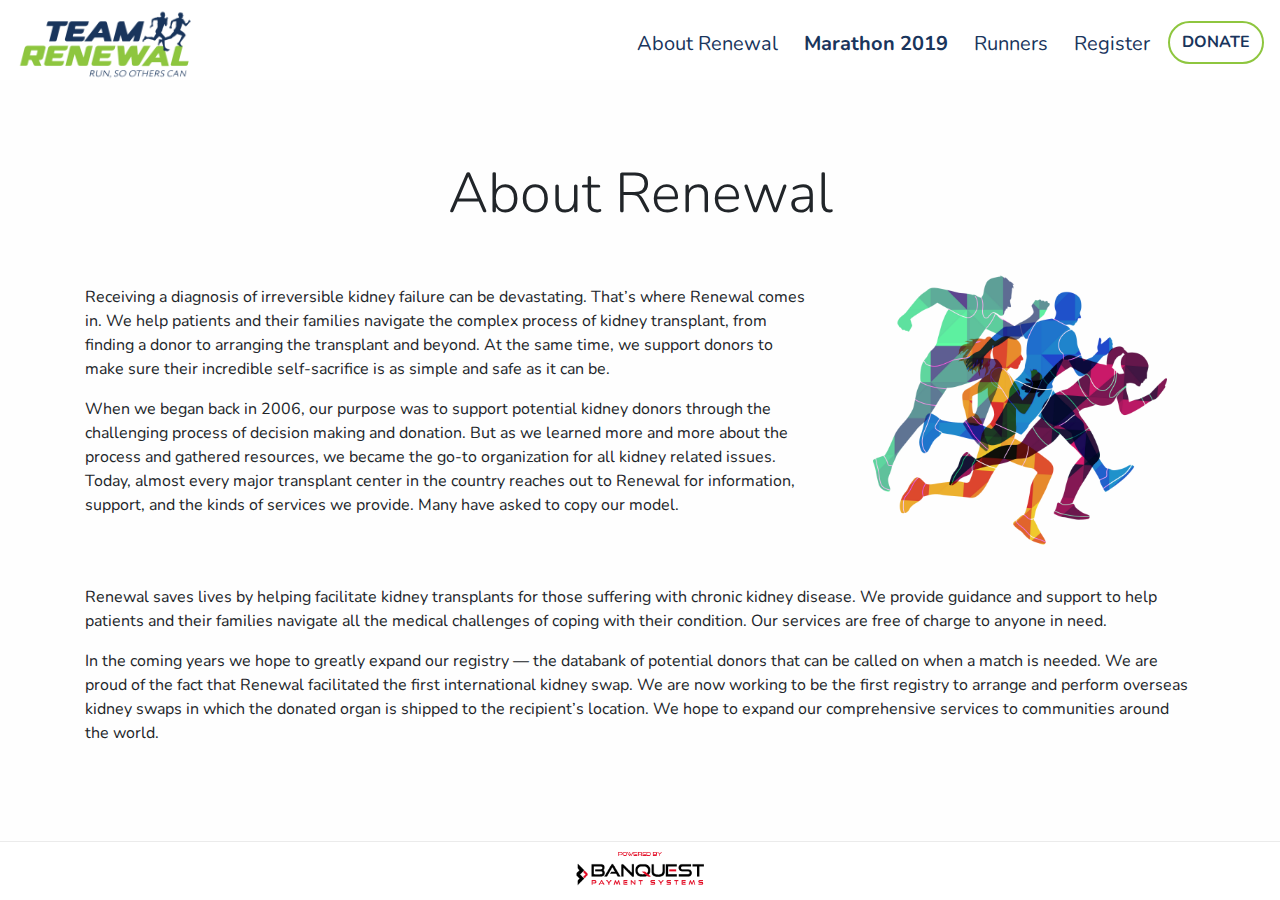
==== about.html @ c4f8962e "runners" ====
<head>
    <meta charset="UTF-8">
    <meta name="viewport" content="width=device-width, initial-scale=1.0, maximum-scale=1.0, minimum-scale=1.0, user-scalable=no">
    <title>Team Renewal</title>
    <script src="./js/vendor/jquery.min.js"></script>
    <script src="./js/vendor/jquery.zoom.js"></script>
    <script src="./js/vendor/bootstrap.min.js"></script>
    <script src="./js/all.js"></script>
    <link href="https://fonts.googleapis.com/css?family=Dosis:300,400,500,600,700|Fredoka+One|Nunito:300,400,600,700,800,900"
          rel="stylesheet">
    <link rel="stylesheet" href="./css/vendor/bootstrap.min.css">
    <link rel="stylesheet" href="./css/main.css">
</head>
<body class="about-page">
<nav class="navbar navbar-expand-lg navbar-light">
    <a class="navbar-brand" href="https://levon-avetisyan.github.io/teamrenewal/index.html">
        <img src="./img/header-logo.png" alt="Team Renewal Logo">
    </a>
    <button class="navbar-toggler" type="button" data-toggle="collapse" data-target="#navbarNav" aria-controls="navbarNav" aria-expanded="false" aria-label="Toggle navigation">
        <span class="navbar-toggler-icon"></span>
    </button>
    <div class="collapse navbar-collapse" id="navbarNav">
        <ul class="navbar-nav">
            <li class="nav-item"><a class="nav-link" href="https://levon-avetisyan.github.io/teamrenewal//about.html">About Renewal</a></li>
            <li class="nav-item"><a class="nav-link" href="https://levon-avetisyan.github.io/teamrenewal//marathon.html"><b>Marathon 2019</b></a></li>
            <li class="nav-item"><a class="nav-link" href="https://levon-avetisyan.github.io/teamrenewal/index.html#leaderboard">Runners</a></li>
            <li class="nav-item"><a class="nav-link" href="https://levon-avetisyan.github.io/teamrenewal/index.html#instructions">Register</a></li>
            <li class="d-none d-lg-block nav-item menu-item-donate">
                <button class="header-button" onclick="window.location.href='https://levon-avetisyan.github.io/teamrenewal/donate.html'">DONATE</button>
        </ul>
    </div>
</nav>
<section class="section-about">
    <div class="container">
        <h2 class="display-4 text-center">
            About Renewal
        </h2>
        <div class="row">
            <div class="col-12 col-lg-8">
                <article class="about-renewal-content">
                    <p>Receiving a diagnosis of irreversible kidney failure can be devastating. That’s where Renewal
                        comes in.
                        We help patients and their families navigate the complex process of kidney transplant, from
                        finding a
                        donor to arranging the transplant and beyond. At the same time, we support donors to make sure
                        their
                        incredible self-sacrifice is as simple and safe as it can be.</p>

                    <p>When we began back in 2006, our purpose was to support potential kidney donors through the
                        challenging
                        process of decision making and donation. But as we learned more and more about the process and
                        gathered
                        resources, we became the go-to organization for all kidney related issues. Today, almost every
                        major
                        transplant center in the country reaches out to Renewal for information, support, and the kinds
                        of
                        services we provide. Many have asked to copy our model.</p>
                </article>
            </div>
            <div class="col-12 col-lg-4">
                <div class="about-img-wrap">
                    <img width="100%" src="./img/about-us.png" alt="ABOUT TEAM RENEWAL">
                </div>
            </div>
            <div class="col-12">
                <article>
                    <p>Renewal saves lives by helping facilitate kidney transplants for those suffering with chronic
                        kidney
                        disease. We provide guidance and support to help patients and their families navigate all the
                        medical
                        challenges of coping with their condition. Our services are free of charge to anyone in
                        need.</p>

                    <p>In the coming years we hope to greatly expand our registry — the databank of potential donors
                        that can
                        be called on when a match is needed. We are proud of the fact that Renewal facilitated the first
                        international kidney swap. We are now working to be the first registry to arrange and perform
                        overseas
                        kidney swaps in which the donated organ is shipped to the recipient’s location. We hope to
                        expand our
                        comprehensive services to communities around the world.
                    </p>
                </article>
            </div>
        </div>
    </div>
</section>
<footer class="main-footer">
    <div class="container text-center">
        <div class="powered-by-banquest">
            <img width="100%" src="./img/banquest.png" alt="Powered by Banquest">
        </div>
    </div>
</footer>
</body>
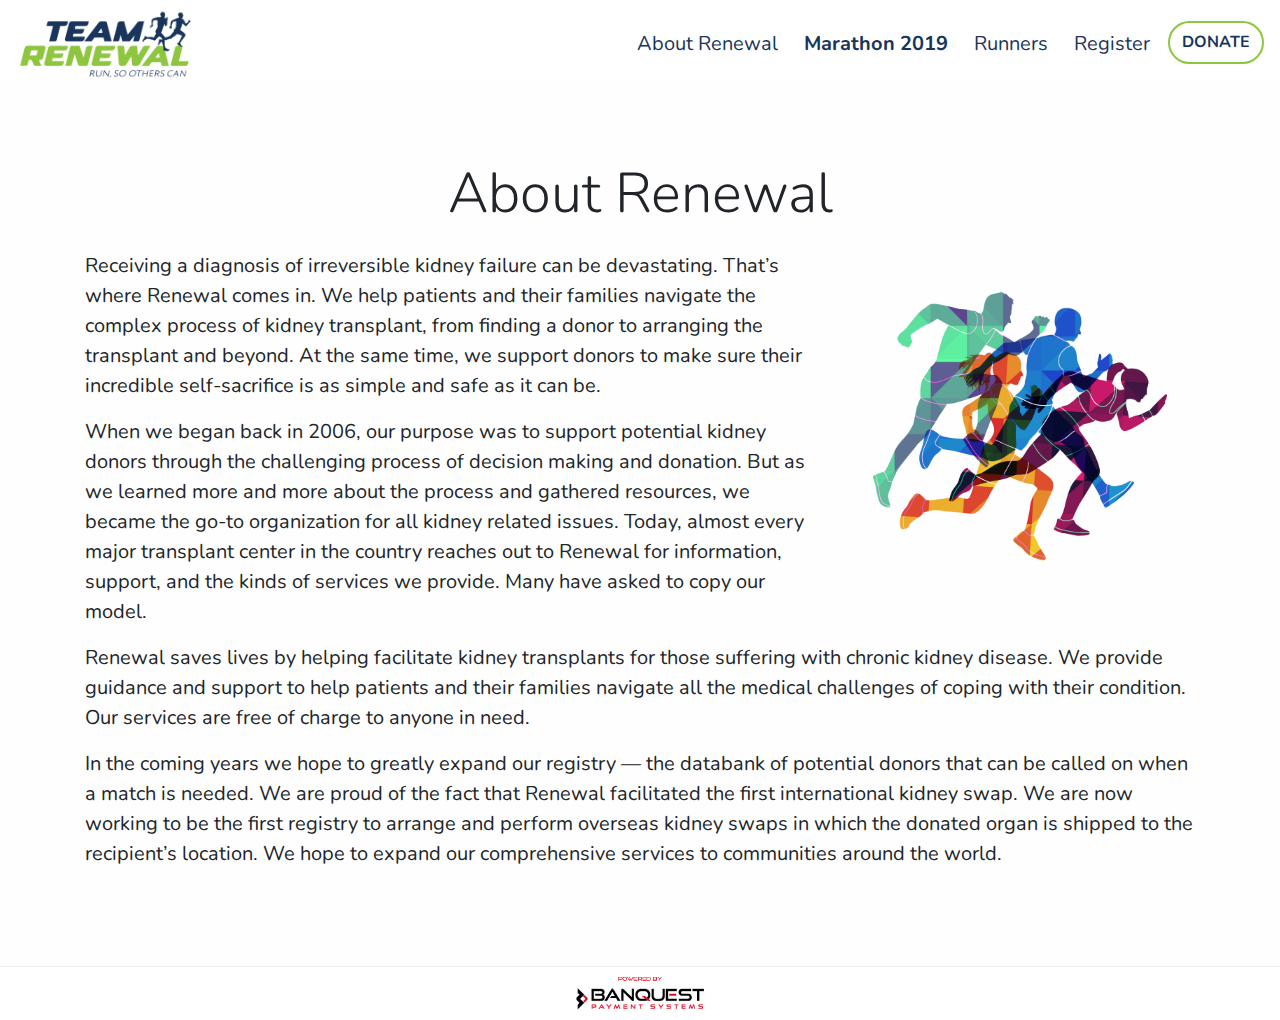
==== commit 551ab489: "build" ====
--- a/about.html
+++ b/about.html
@@ -1,3 +1,5 @@
+<!DOCTYPE html>
+<html lang="en">
 <head>
     <meta charset="UTF-8">
     <meta name="viewport" content="width=device-width, initial-scale=1.0, maximum-scale=1.0, minimum-scale=1.0, user-scalable=no">
@@ -21,23 +23,23 @@
     </button>
     <div class="collapse navbar-collapse" id="navbarNav">
         <ul class="navbar-nav">
-            <li class="nav-item"><a class="nav-link" href="https://levon-avetisyan.github.io/teamrenewal//about.html">About Renewal</a></li>
-            <li class="nav-item"><a class="nav-link" href="https://levon-avetisyan.github.io/teamrenewal//marathon.html"><b>Marathon 2019</b></a></li>
+            <li class="nav-item"><a class="nav-link" href="https://levon-avetisyan.github.io/teamrenewal/about.html">About Renewal</a></li>
+            <li class="nav-item"><a class="nav-link" href="https://levon-avetisyan.github.io/teamrenewal/marathon.html"><b>Marathon 2019</b></a></li>
             <li class="nav-item"><a class="nav-link" href="https://levon-avetisyan.github.io/teamrenewal/index.html#leaderboard">Runners</a></li>
             <li class="nav-item"><a class="nav-link" href="https://levon-avetisyan.github.io/teamrenewal/index.html#instructions">Register</a></li>
             <li class="d-none d-lg-block nav-item menu-item-donate">
                 <button class="header-button" onclick="window.location.href='https://levon-avetisyan.github.io/teamrenewal/donate.html'">DONATE</button>
-        </ul>
+            </li></ul>
     </div>
 </nav>
 <section class="section-about">
     <div class="container">
-        <h2 class="display-4 text-center">
+        <h2 class="mb-4 display-4 text-center">
             About Renewal
         </h2>
         <div class="row">
             <div class="col-12 col-lg-8">
-                <article class="about-renewal-content">
+                <article class="about-renewal">
                     <p>Receiving a diagnosis of irreversible kidney failure can be devastating. That’s where Renewal
                         comes in.
                         We help patients and their families navigate the complex process of kidney transplant, from
@@ -63,7 +65,7 @@
                 </div>
             </div>
             <div class="col-12">
-                <article>
+                <article class="about-renewal">
                     <p>Renewal saves lives by helping facilitate kidney transplants for those suffering with chronic
                         kidney
                         disease. We provide guidance and support to help patients and their families navigate all the
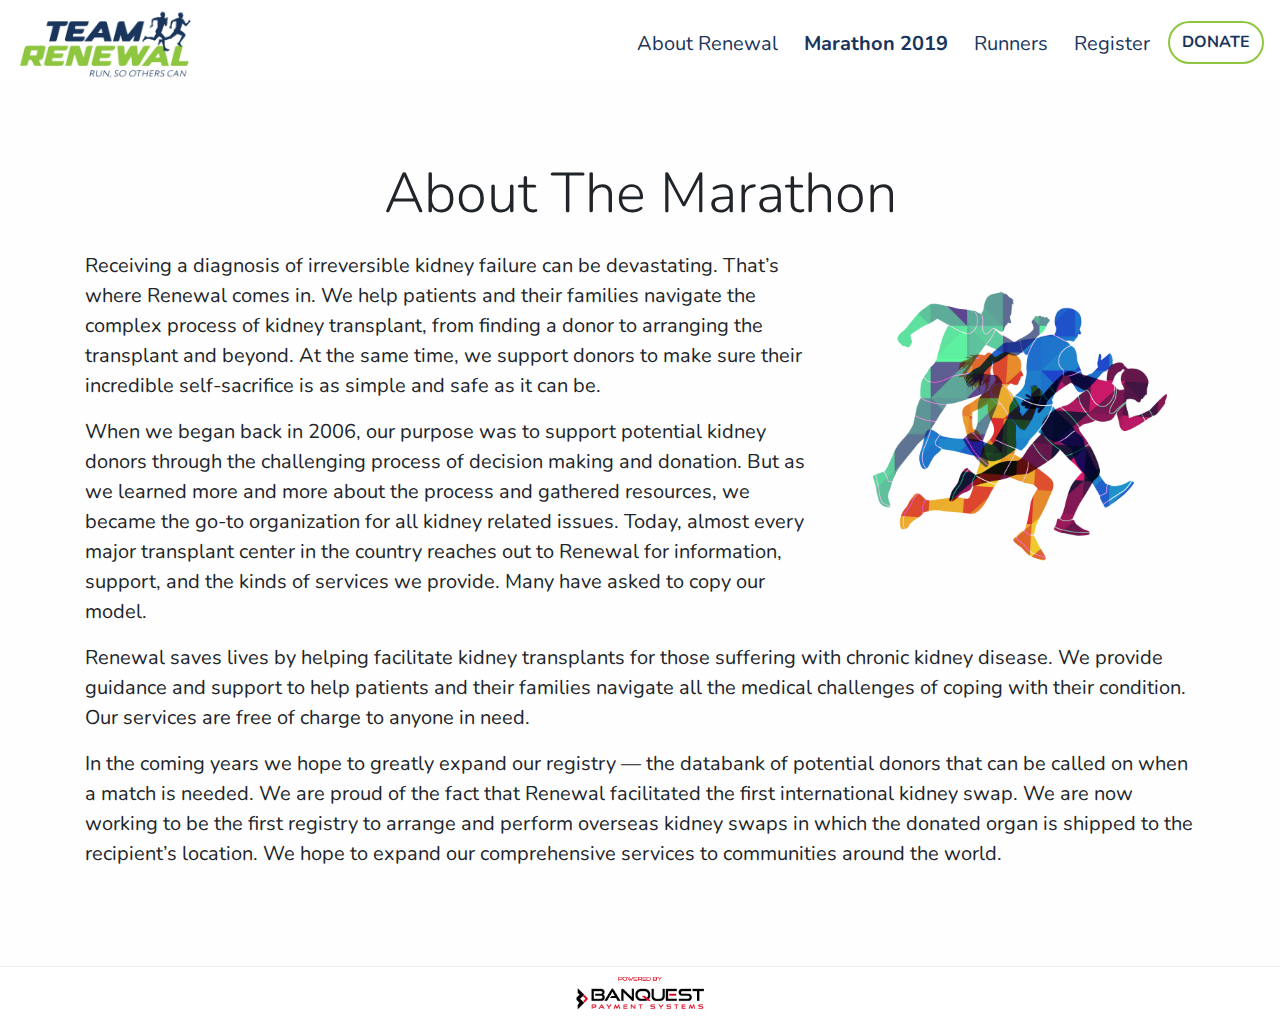
==== commit 941fe4a6: "dontaform" ====
--- a/about.html
+++ b/about.html
@@ -1,5 +1,3 @@
-<!DOCTYPE html>
-<html lang="en">
 <head>
     <meta charset="UTF-8">
     <meta name="viewport" content="width=device-width, initial-scale=1.0, maximum-scale=1.0, minimum-scale=1.0, user-scalable=no">
@@ -14,7 +12,7 @@
     <link rel="stylesheet" href="./css/main.css">
 </head>
 <body class="about-page">
-<nav class="navbar navbar-expand-lg navbar-light">
+<nav class="navbar navbar-expand-lg navbar-light" id="siteNavTop">
     <a class="navbar-brand" href="https://levon-avetisyan.github.io/teamrenewal/index.html">
         <img src="./img/header-logo.png" alt="Team Renewal Logo">
     </a>
@@ -25,7 +23,7 @@
         <ul class="navbar-nav">
             <li class="nav-item"><a class="nav-link" href="https://levon-avetisyan.github.io/teamrenewal/about.html">About Renewal</a></li>
             <li class="nav-item"><a class="nav-link" href="https://levon-avetisyan.github.io/teamrenewal/marathon.html"><b>Marathon 2019</b></a></li>
-            <li class="nav-item"><a class="nav-link" href="https://levon-avetisyan.github.io/teamrenewal/index.html#leaderboard">Runners</a></li>
+            <li class="nav-item"><a class="nav-link" href="https://levon-avetisyan.github.io/teamrenewal/runners.html">Runners</a></li>
             <li class="nav-item"><a class="nav-link" href="https://levon-avetisyan.github.io/teamrenewal/index.html#instructions">Register</a></li>
             <li class="d-none d-lg-block nav-item menu-item-donate">
                 <button class="header-button" onclick="window.location.href='https://levon-avetisyan.github.io/teamrenewal/donate.html'">DONATE</button>
@@ -35,7 +33,7 @@
 <section class="section-about">
     <div class="container">
         <h2 class="mb-4 display-4 text-center">
-            About Renewal
+            About The Marathon
         </h2>
         <div class="row">
             <div class="col-12 col-lg-8">
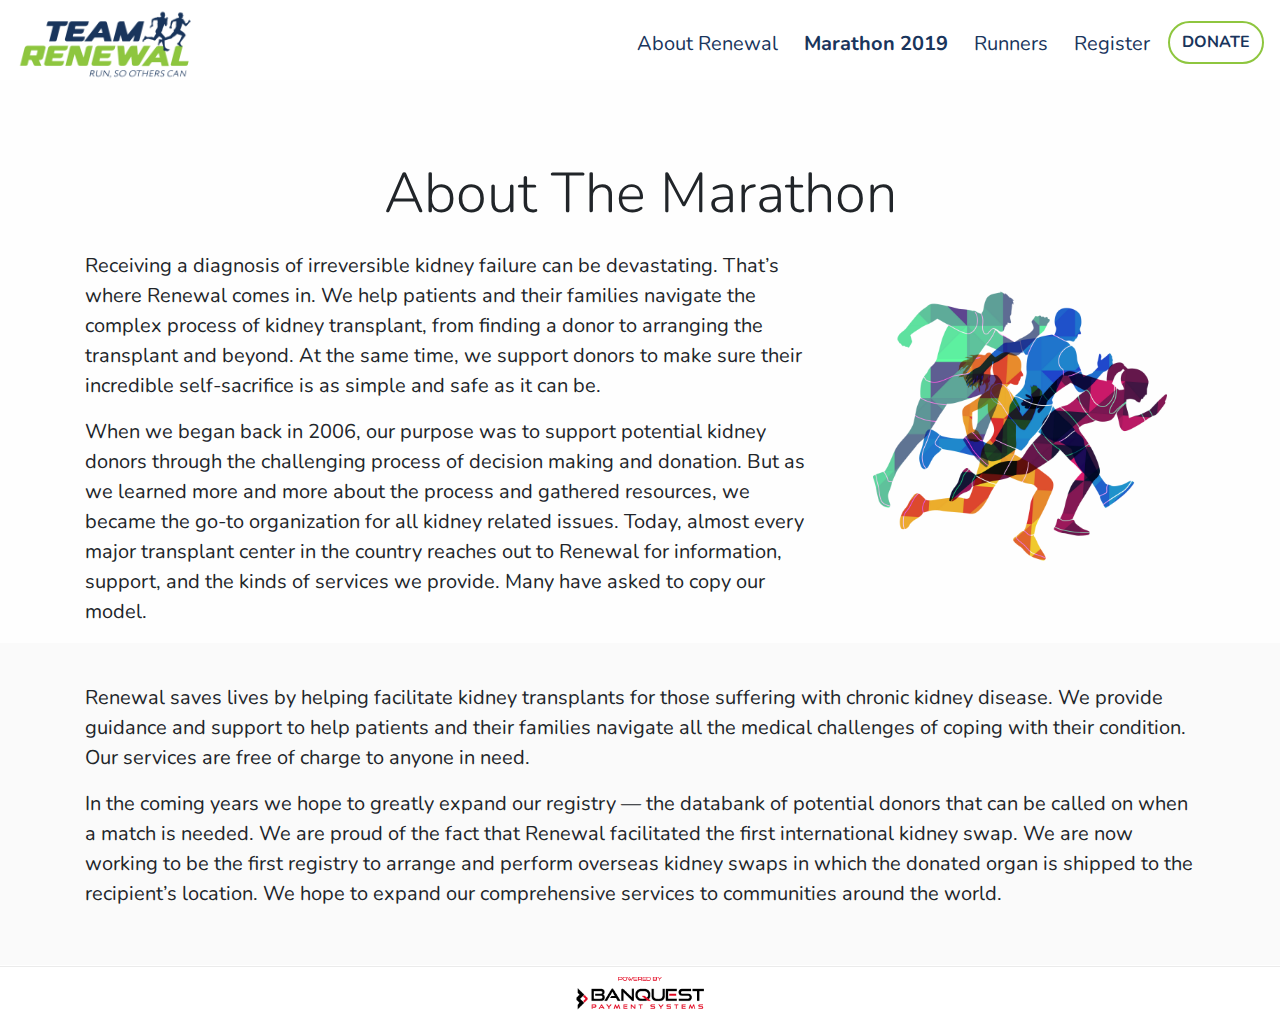
==== commit 82fa02ce: "fixes" ====
--- a/about.html
+++ b/about.html
@@ -62,6 +62,12 @@
                     <img width="100%" src="./img/about-us.png" alt="ABOUT TEAM RENEWAL">
                 </div>
             </div>
+        </div>
+    </div>
+</section>
+<section class="about-us-more">
+    <div class="container">
+        <div class="row">
             <div class="col-12">
                 <article class="about-renewal">
                     <p>Renewal saves lives by helping facilitate kidney transplants for those suffering with chronic
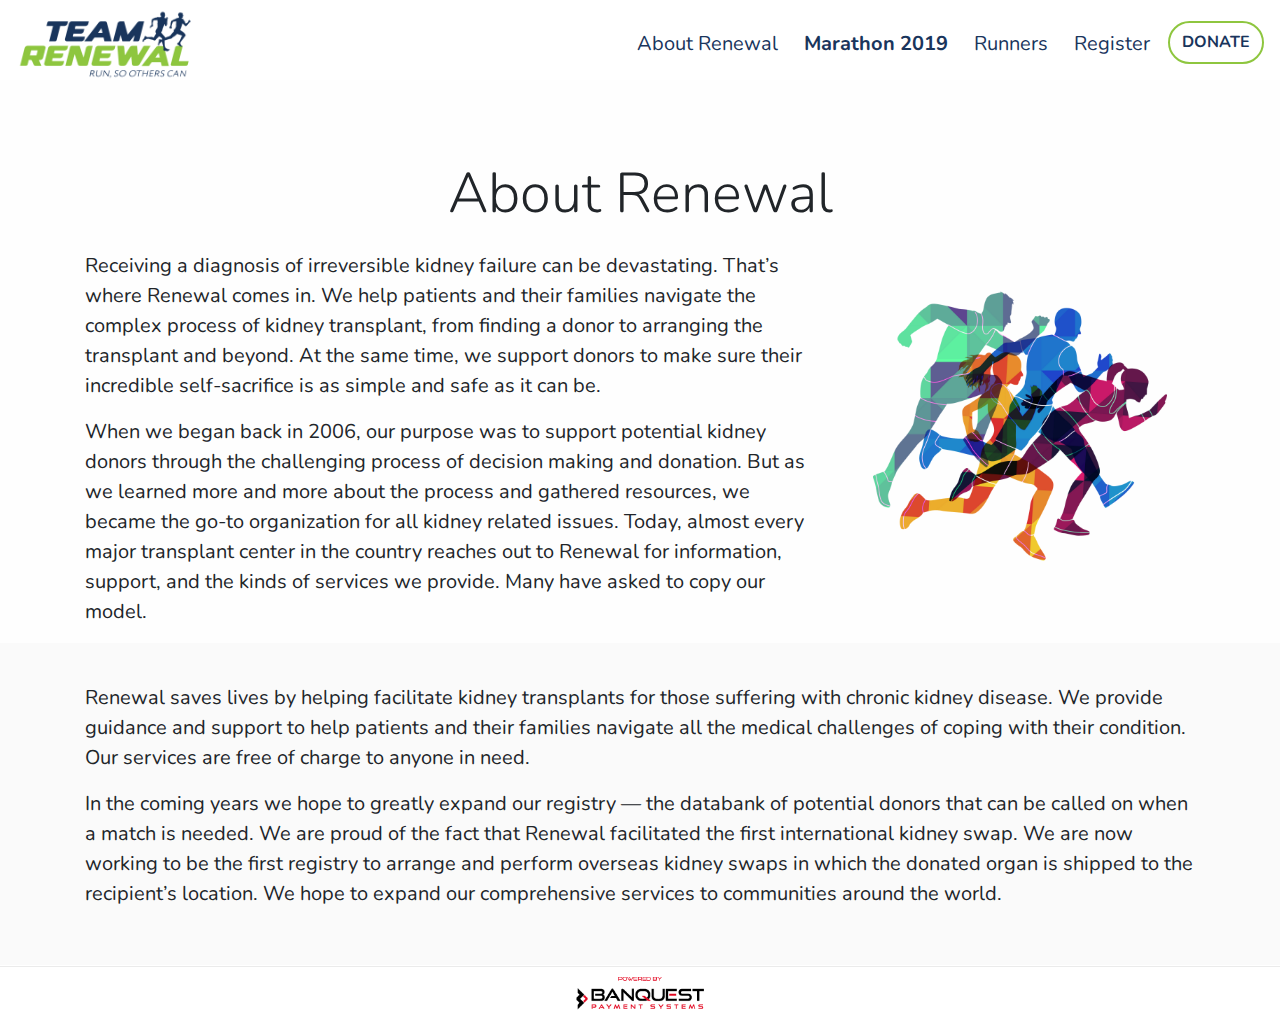
==== commit 1469532d: "fixes7" ====
--- a/about.html
+++ b/about.html
@@ -33,7 +33,7 @@
 <section class="section-about">
     <div class="container">
         <h2 class="mb-4 display-4 text-center">
-            About The Marathon
+            About Renewal
         </h2>
         <div class="row">
             <div class="col-12 col-lg-8">
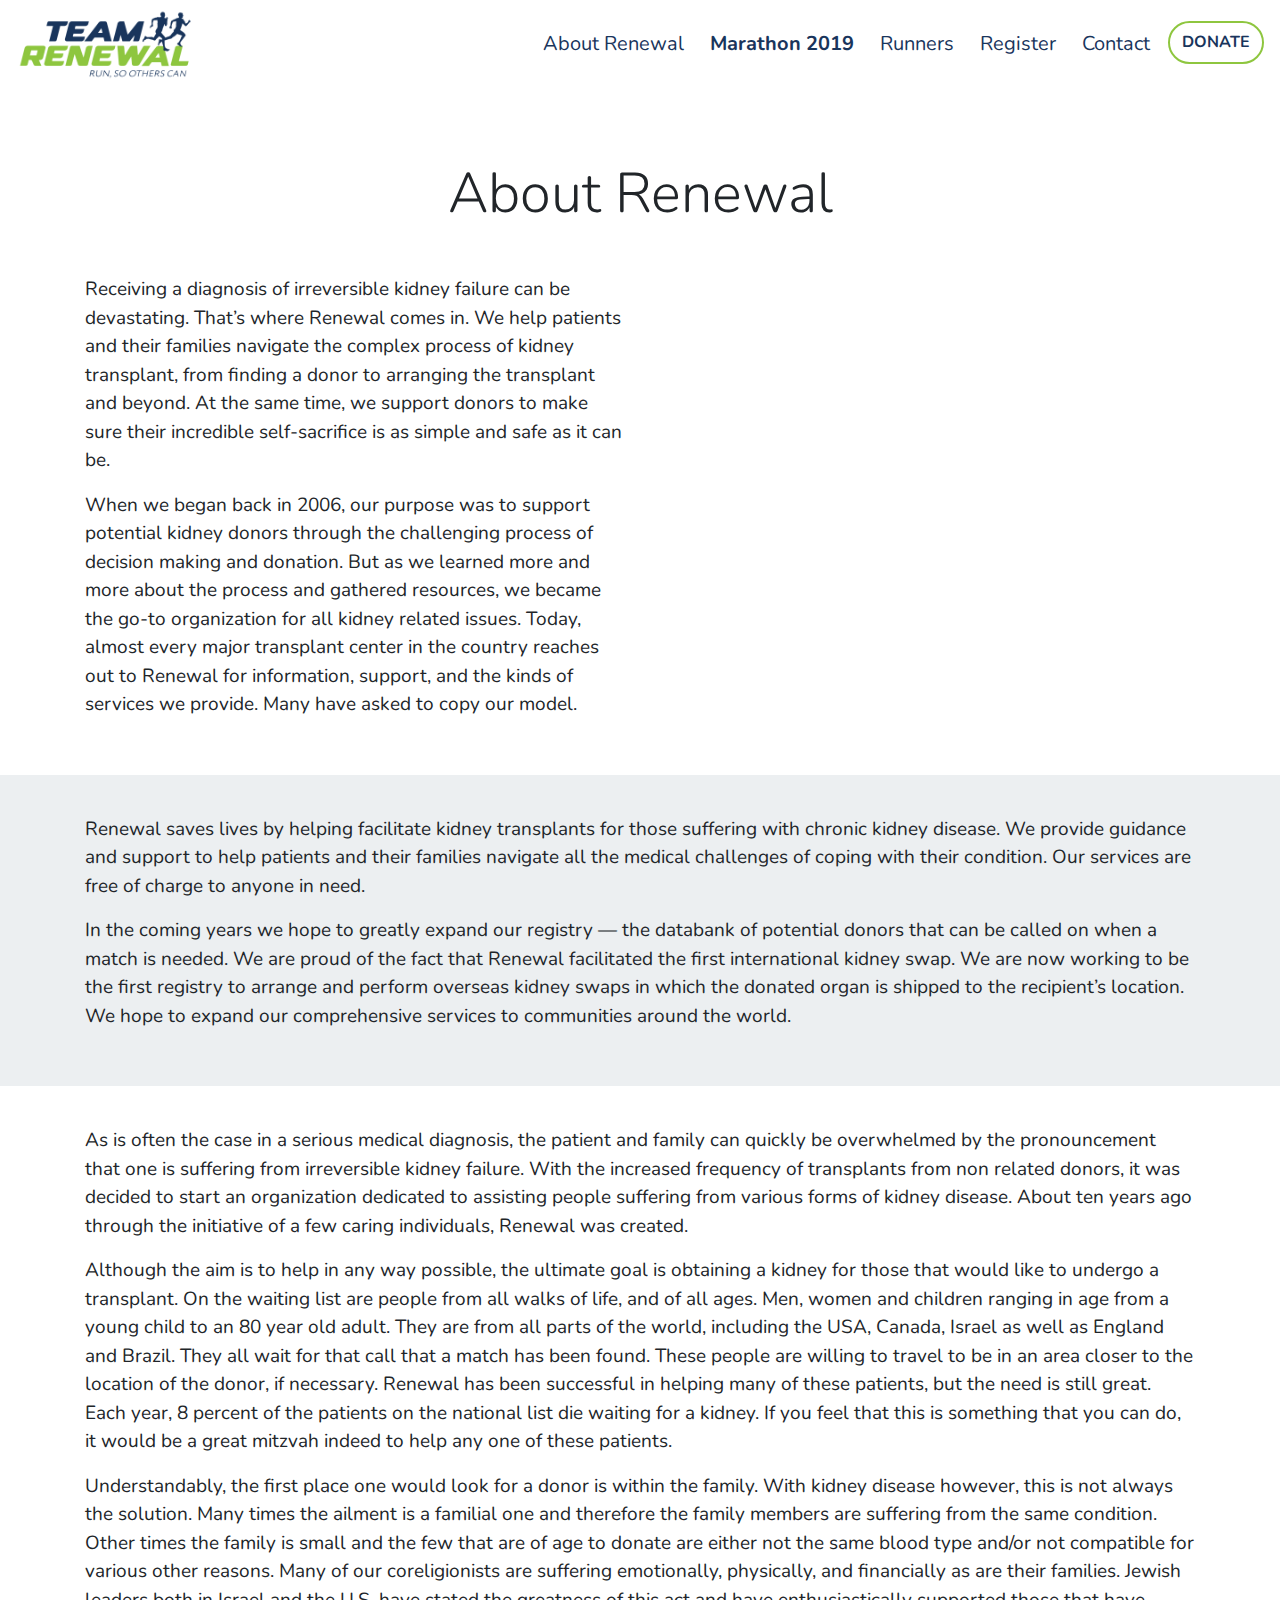
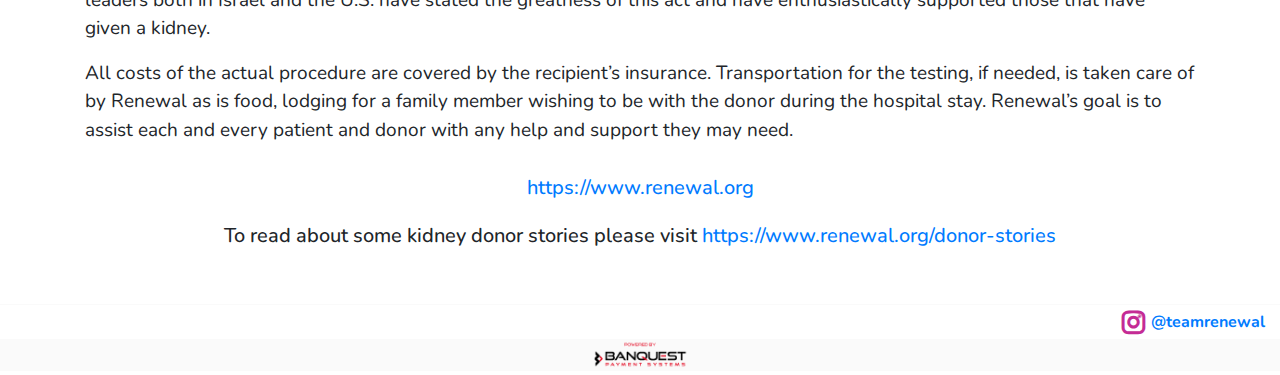
==== commit 59d7c91b: "build6" ====
--- a/about.html
+++ b/about.html
@@ -1,3 +1,5 @@
+<!DOCTYPE html>
+<html lang="en">
 <head>
     <meta charset="UTF-8">
     <meta name="viewport" content="width=device-width, initial-scale=1.0, maximum-scale=1.0, minimum-scale=1.0, user-scalable=no">
@@ -25,6 +27,7 @@
             <li class="nav-item"><a class="nav-link" href="https://levon-avetisyan.github.io/teamrenewal/marathon.html"><b>Marathon 2019</b></a></li>
             <li class="nav-item"><a class="nav-link" href="https://levon-avetisyan.github.io/teamrenewal/runners.html">Runners</a></li>
             <li class="nav-item"><a class="nav-link" href="https://levon-avetisyan.github.io/teamrenewal/index.html#instructions">Register</a></li>
+            <li class="nav-item"><a class="nav-link" href="https://levon-avetisyan.github.io/teamrenewal/index.html#contact">Contact</a></li>
             <li class="d-none d-lg-block nav-item menu-item-donate">
                 <button class="header-button" onclick="window.location.href='https://levon-avetisyan.github.io/teamrenewal/donate.html'">DONATE</button>
             </li></ul>
@@ -32,11 +35,11 @@
 </nav>
 <section class="section-about">
     <div class="container">
-        <h2 class="mb-4 display-4 text-center">
+        <h2 class="mb-5 display-4 text-center">
             About Renewal
         </h2>
         <div class="row">
-            <div class="col-12 col-lg-8">
+            <div class="col-12 col-lg-6">
                 <article class="about-renewal">
                     <p>Receiving a diagnosis of irreversible kidney failure can be devastating. That’s where Renewal
                         comes in.
@@ -57,9 +60,11 @@
                         services we provide. Many have asked to copy our model.</p>
                 </article>
             </div>
-            <div class="col-12 col-lg-4">
-                <div class="about-img-wrap">
-                    <img width="100%" src="./img/about-us.png" alt="ABOUT TEAM RENEWAL">
+            <div class="col-12 col-lg-6">
+                <div class="about-video-wrap">
+                    <div class="embed-responsive embed-responsive-4by3">
+                        <iframe class="embed-responsive-item" src="https://www.youtube.com/embed/v3cQlDyeeHc?controls=0"></iframe>
+                    </div>
                 </div>
             </div>
         </div>
@@ -91,11 +96,58 @@
         </div>
     </div>
 </section>
+<section class="about-us-renewal">
+    <div class="container">
+        <div class="row">
+            <div class="col-12">
+                <article class="about-renewal">
+                    <p>As is often the case in a serious medical diagnosis, the patient and family can quickly be
+                        overwhelmed by the pronouncement that one is suffering from irreversible kidney failure. With
+                        the increased frequency of transplants from non related donors, it was decided to start an
+                        organization dedicated to assisting people suffering from various forms of kidney disease. About
+                        ten years ago through the initiative of a few caring individuals, Renewal was created.</p>
+                    <p>Although the aim is to help in any way possible, the ultimate goal is obtaining a kidney for
+                        those that would like to undergo a transplant. On the waiting list are people from all walks of
+                        life, and of all ages. Men, women and children ranging in age from a young child to an 80 year
+                        old adult. They are from all parts of the world, including the USA, Canada, Israel as well as
+                        England and Brazil. They all wait for that call that a match has been found. These people are
+                        willing to travel to be in an area closer to the location of the donor, if necessary. Renewal
+                        has been successful in helping many of these patients, but the need is still great. Each year, 8
+                        percent of the patients on the national list die waiting for a kidney. If you feel that this is
+                        something that you can do, it would be a great mitzvah indeed to help any one of these
+                        patients.</p>
+                    <p>Understandably, the first place one would look for a donor is within the family. With kidney
+                        disease however, this is not always the solution. Many times the ailment is a familial one and
+                        therefore the family members are suffering from the same condition. Other times the family is
+                        small and the few that are of age to donate are either not the same blood type and/or not
+                        compatible for various other reasons. Many of our coreligionists are suffering emotionally,
+                        physically, and financially as are their families. Jewish leaders both in Israel and the U.S.
+                        have stated the greatness of this act and have enthusiastically supported those that have given
+                        a kidney.</p>
+                    <p>All costs of the actual procedure are covered by the recipient’s insurance. Transportation for
+                        the testing, if needed, is taken care of by Renewal as is food, lodging for a family member
+                        wishing to be with the donor during the hospital stay. Renewal’s goal is to assist each and
+                        every patient and donor with any help and support they may need.</p>
+                </article>
+            </div>
+        </div>
+        <h5 class="text-center mt-3">
+            <a class="d-block" href="https://www.renewal.org/">https://www.renewal.org</a><br>
+            To read about some kidney donor stories please visit <a href="https://www.renewal.org/donor-stories">https://www.renewal.org/donor-stories</a>
+        </h5>
+    </div>
+</section>
 <footer class="main-footer">
-    <div class="container text-center">
-        <div class="powered-by-banquest">
-            <img width="100%" src="./img/banquest.png" alt="Powered by Banquest">
+    <div class="instagram-link">
+        <div class="container-fluid">
+            <a href="https://www.instagram.com/teamrenewal/">
+                <i class="fab fa-instagram"></i>
+                <span>@teamrenewal</span>
+            </a>
         </div>
+    </div>
+    <div class="powered-by-banquest">
+            <img src="./img/banquest.png" alt="Powered by Banquest">
     </div>
 </footer>
 </body>
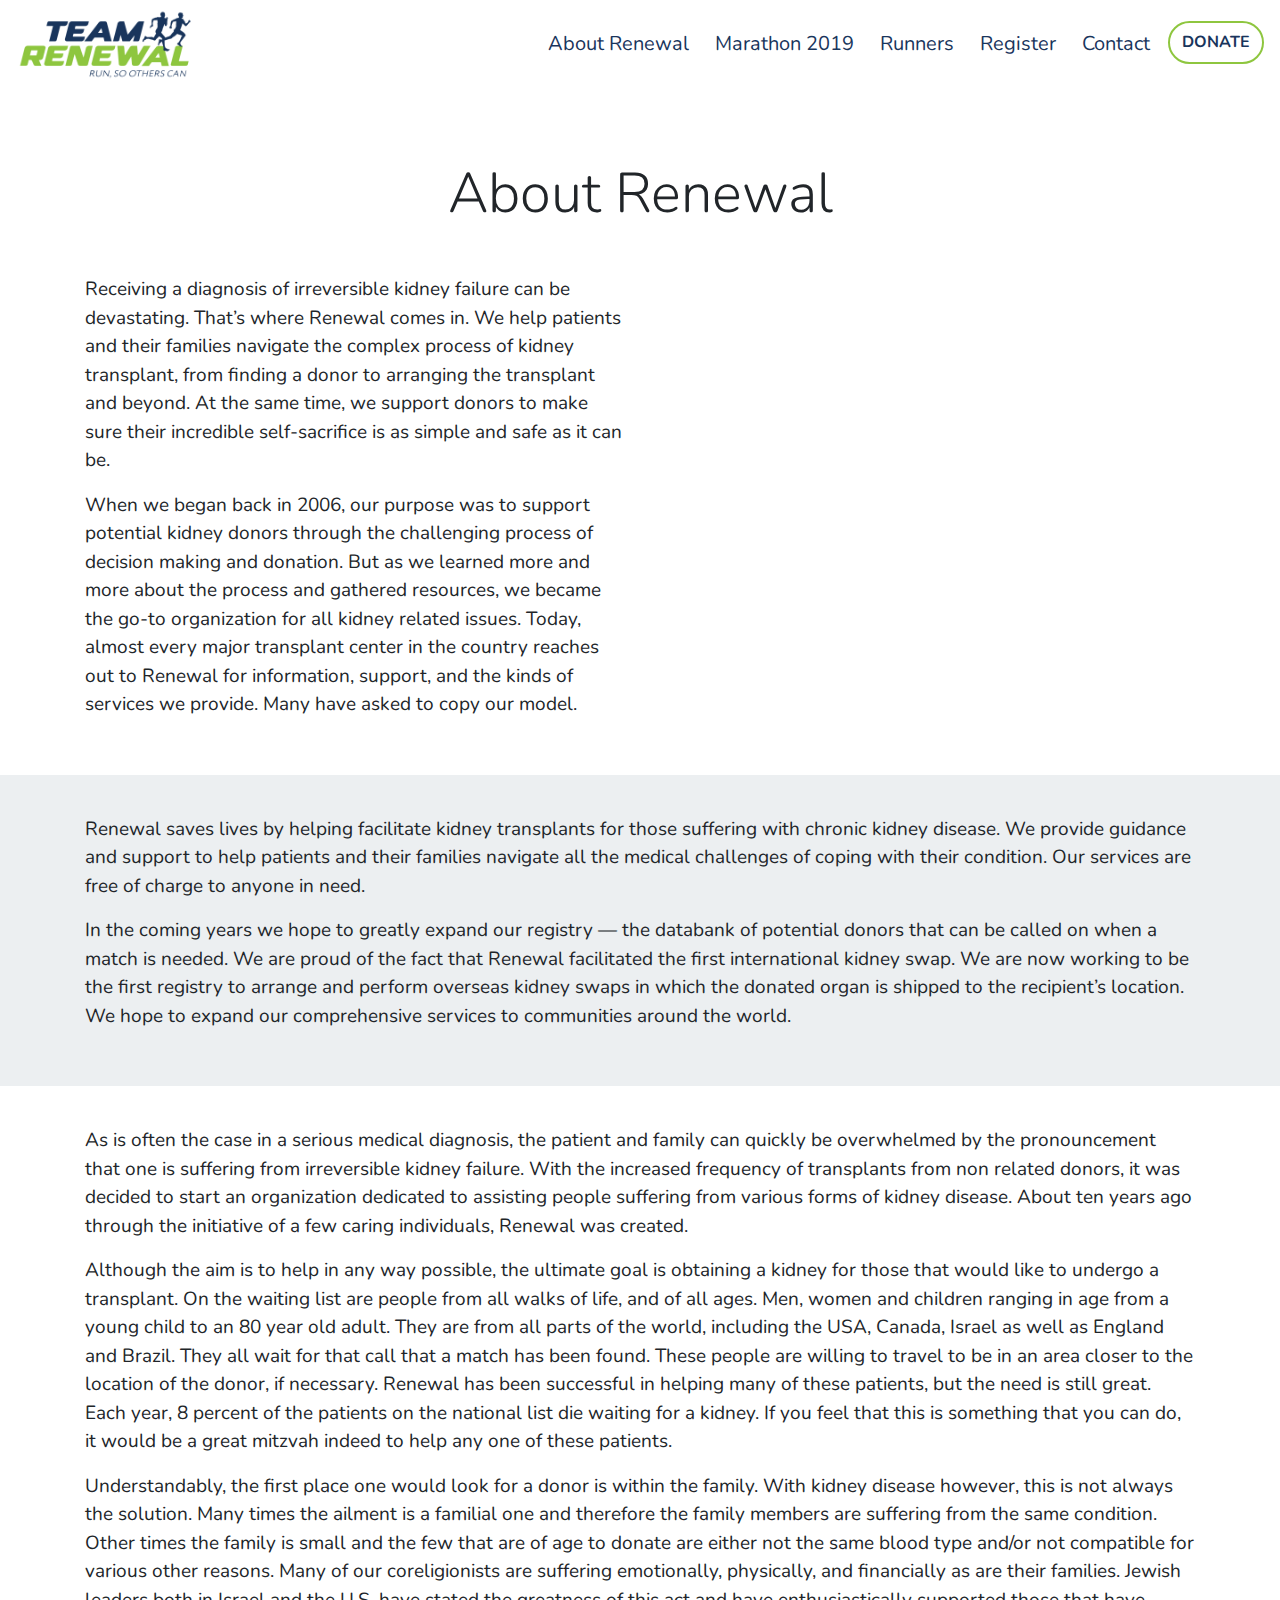
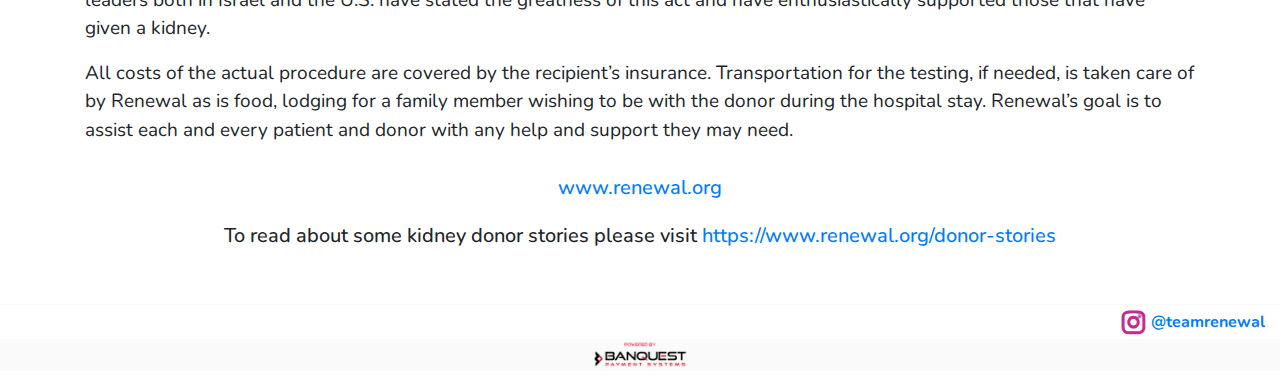
==== commit 59075d4a: "build-7" ====
--- a/about.html
+++ b/about.html
@@ -24,7 +24,7 @@
     <div class="collapse navbar-collapse" id="navbarNav">
         <ul class="navbar-nav">
             <li class="nav-item"><a class="nav-link" href="https://levon-avetisyan.github.io/teamrenewal/about.html">About Renewal</a></li>
-            <li class="nav-item"><a class="nav-link" href="https://levon-avetisyan.github.io/teamrenewal/marathon.html"><b>Marathon 2019</b></a></li>
+            <li class="nav-item"><a class="nav-link" href="https://levon-avetisyan.github.io/teamrenewal/marathon.html">Marathon 2019</a></li>
             <li class="nav-item"><a class="nav-link" href="https://levon-avetisyan.github.io/teamrenewal/runners.html">Runners</a></li>
             <li class="nav-item"><a class="nav-link" href="https://levon-avetisyan.github.io/teamrenewal/index.html#instructions">Register</a></li>
             <li class="nav-item"><a class="nav-link" href="https://levon-avetisyan.github.io/teamrenewal/index.html#contact">Contact</a></li>
@@ -132,7 +132,7 @@
             </div>
         </div>
         <h5 class="text-center mt-3">
-            <a class="d-block" href="https://www.renewal.org/">https://www.renewal.org</a><br>
+            <a class="d-block" href="https://www.renewal.org/">www.renewal.org</a><br>
             To read about some kidney donor stories please visit <a href="https://www.renewal.org/donor-stories">https://www.renewal.org/donor-stories</a>
         </h5>
     </div>
